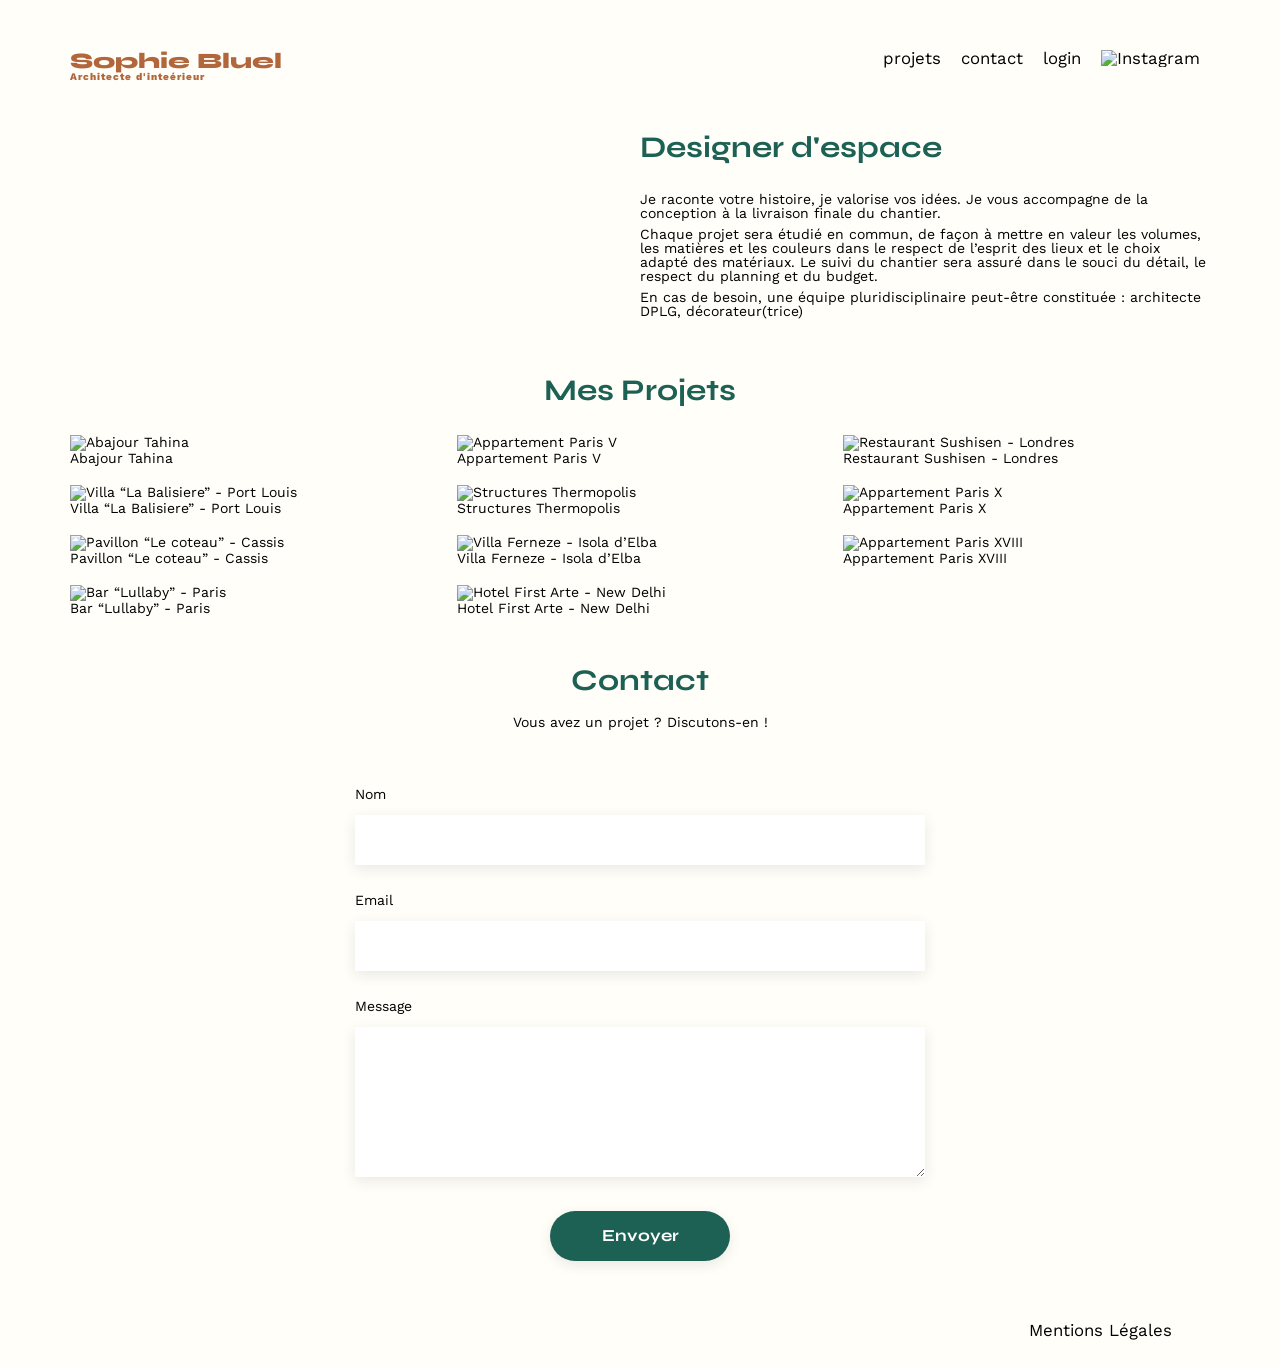
==== FrontEnd/index.html @ f2573dc2 "Start SCSS Add Categories with js Add Categories style" ====
<!DOCTYPE html>
<html lang="fr">
<head>
	<meta charset="UTF-8">
	<title>Sophie Bluel - Architecte d'intérieur</title>
	<meta name="viewport" content="width=device-width, initial-scale=1.0">
	<link rel="preconnect" href="https://fonts.googleapis.com">
	<link rel="preconnect" href="https://fonts.gstatic.com" crossorigin>
	<link href="https://fonts.googleapis.com/css2?family=Syne:wght@700;800&family=Work+Sans&display=swap" rel="stylesheet">
	<meta name="description" content="">
	<link rel="stylesheet" href="./css/style.css">
</head>
<body>
<header>
	<h1>Sophie Bluel <span>Architecte d'inteérieur</span></h1>
	<nav>
		<ul>
			<li>projets</li>
			<li>contact</li>
			<li>login</li>
			<li><img src="./assets/icons/instagram.png" alt="Instagram"></li>
		</ul>
	</nav>
</header>
<main>
	<section id="introduction">
		<figure>
			<img src="./assets/images/sophie-bluel.png" alt="">
		</figure>
		<article>
			<h2>Designer d'espace</h2>
			<p>Je raconte votre histoire, je valorise vos idées. Je vous accompagne de la conception à la livraison finale du chantier.</p>
			<p>Chaque projet sera étudié en commun, de façon à mettre en valeur les volumes, les matières et les couleurs dans le respect de l’esprit des lieux et le choix adapté des matériaux. Le suivi du chantier sera assuré dans le souci du détail, le respect du planning et du budget.</p>
			<p>En cas de besoin, une équipe pluridisciplinaire peut-être constituée : architecte DPLG, décorateur(trice)</p>
		</article>
	</section>
	<section id="portfolio">
		<h2>Mes Projets</h2>
		<div id="gallery_filter"></div>
		<div class="gallery">
			<figure>
				<img src="assets/images/abajour-tahina.png" alt="Abajour Tahina">
				<figcaption>Abajour Tahina</figcaption>
			</figure>
			<figure>
				<img src="assets/images/appartement-paris-v.png" alt="Appartement Paris V">
				<figcaption>Appartement Paris V</figcaption>
			</figure>
			<figure>
				<img src="assets/images/restaurant-sushisen-londres.png" alt="Restaurant Sushisen - Londres">
				<figcaption>Restaurant Sushisen - Londres</figcaption>
			</figure>
			<figure>
				<img src="assets/images/la-balisiere.png" alt="Villa “La Balisiere” - Port Louis">
				<figcaption>Villa “La Balisiere” - Port Louis</figcaption>
			</figure>
			<figure>
				<img src="assets/images/structures-thermopolis.png" alt="Structures Thermopolis">
				<figcaption>Structures Thermopolis</figcaption>
			</figure>
			<figure>
				<img src="assets/images/appartement-paris-x.png" alt="Appartement Paris X">
				<figcaption>Appartement Paris X</figcaption>
			</figure>
			<figure>
				<img src="assets/images/le-coteau-cassis.png" alt="Pavillon “Le coteau” - Cassis">
				<figcaption>Pavillon “Le coteau” - Cassis</figcaption>
			</figure>
			<figure>
				<img src="assets/images/villa-ferneze.png" alt="Villa Ferneze - Isola d’Elba">
				<figcaption>Villa Ferneze - Isola d’Elba</figcaption>
			</figure>
			<figure>
				<img src="assets/images/appartement-paris-xviii.png" alt="Appartement Paris XVIII">
				<figcaption>Appartement Paris XVIII</figcaption>
			</figure>
			<figure>
				<img src="assets/images/bar-lullaby-paris.png" alt="Bar “Lullaby” - Paris">
				<figcaption>Bar “Lullaby” - Paris</figcaption>
			</figure>
			<figure>
				<img src="assets/images/hotel-first-arte-new-delhi.png" alt="Hotel First Arte - New Delhi">
				<figcaption>Hotel First Arte - New Delhi</figcaption>
			</figure>
		</div>
	</section>
	<section id="contact">
		<h2>Contact</h2>
		<p>Vous avez un projet ? Discutons-en !</p>
		<form action="#" method="post">
			<label for="name">Nom</label>
			<input type="text" name="name" id="name">
			<label for="email">Email</label>
			<input type="email" name="email" id="email">
			<label for="message">Message</label>
			<textarea name="message" id="message" cols="30" rows="10"></textarea>
			<input type="submit" value="Envoyer">
		</form>
	</section>
</main>

<footer>
	<nav>
		<ul>
			<li>Mentions Légales</li>
		</ul>
	</nav>
</footer>
<script src="./assets/app.js"></script>
</body>
</html>
---- FrontEnd/css/style.css ----
/*! minireset.css v0.0.6 | MIT License | github.com/jgthms/minireset.css */
html, body, p, ol, ul, li, dl, dt, dd, blockquote, figure, fieldset, legend, textarea, pre, iframe, hr, h1, h2, h3, h4, h5, h6 {
  margin: 0;
  padding: 0;
}

h1, h2, h3, h4, h5, h6 {
  font-size: 100%;
  font-weight: normal;
}

ul {
  list-style: none;
}

button, input, select {
  margin: 0;
}

html {
  box-sizing: border-box;
}

*, *::before, *::after {
  box-sizing: inherit;
}

img, video {
  height: auto;
  max-width: 100%;
}

iframe {
  border: 0;
}

table {
  border-collapse: collapse;
  border-spacing: 0;
}

td, th {
  padding: 0;
} /* http://meyerweb.com/eric/tools/css/reset/
   v2.0 | 20110126
   License: none (public domain)
*/
html, body, div, span, applet, object, iframe,
h1, h2, h3, h4, h5, h6, p, blockquote, pre,
a, abbr, acronym, address, big, cite, code,
del, dfn, em, img, ins, kbd, q, s, samp,
small, strike, strong, sub, sup, tt, var,
b, u, i, center,
dl, dt, dd, ol, ul, li,
fieldset, form, label, legend,
table, caption, tbody, tfoot, thead, tr, th, td,
article, aside, canvas, details, embed,
figure, figcaption, footer, header, hgroup,
menu, nav, output, ruby, section, summary,
time, mark, audio, video {
  margin: 0;
  padding: 0;
  border: 0;
  font-size: 100%;
  font: inherit;
  vertical-align: baseline;
}

/* HTML5 display-role reset for older browsers */
article, aside, details, figcaption, figure,
footer, header, hgroup, menu, nav, section {
  display: block;
}

body {
  line-height: 1;
  background-color: #fffef8;
}

ol, ul {
  list-style: none;
}

blockquote, q {
  quotes: none;
}

blockquote:before, blockquote:after,
q:before, q:after {
  content: "";
  content: none;
}

table {
  border-collapse: collapse;
  border-spacing: 0;
}

/** end reset css**/
body {
  max-width: 1140px;
  margin: auto;
  font-family: "Work Sans";
  font-size: 14px;
}

header {
  display: flex;
  justify-content: space-between;
  margin: 50px 0;
}

section {
  margin: 50px 0;
}

h1 {
  display: flex;
  flex-direction: column;
  font-family: "Syne";
  font-size: 22px;
  font-weight: 800;
  color: #B1663C;
}

h1 > span {
  font-family: "Work Sans";
  font-size: 10px;
  letter-spacing: 0.1em;
}

h2 {
  font-family: "Syne";
  font-weight: 700;
  font-size: 30px;
  color: #1D6154;
}

nav ul {
  display: flex;
  align-items: center;
  list-style-type: none;
}

nav li {
  padding: 0 10px;
  font-size: 1.2em;
}

li:hover {
  color: #B1663C;
}

#introduction {
  display: flex;
  align-items: center;
}

#introduction figure {
  flex: 1;
}

#introduction img {
  display: block;
  margin: auto;
  width: 80%;
}

#introduction article {
  flex: 1;
}

#introduction h2 {
  margin-bottom: 1em;
}

#introduction p {
  margin-bottom: 0.5em;
}

#portfolio h2 {
  text-align: center;
  margin-bottom: 1em;
}

.gallery {
  width: 100%;
  display: grid;
  grid-template-columns: 1fr 1fr 1fr;
  grid-column-gap: 20px;
  grid-row-gap: 20px;
}

.gallery img {
  width: 100%;
}

#contact {
  width: 50%;
  margin: auto;
}

#contact > * {
  text-align: center;
}

#contact h2 {
  margin-bottom: 20px;
}

#contact form {
  text-align: left;
  margin-top: 30px;
  display: flex;
  flex-direction: column;
}

#contact input {
  height: 50px;
  font-size: 1.2em;
  border: none;
  box-shadow: 0px 4px 14px rgba(0, 0, 0, 0.09);
}

#contact label {
  margin: 2em 0 1em 0;
}

#contact textarea {
  border: none;
  box-shadow: 0px 4px 14px rgba(0, 0, 0, 0.09);
}

input[type=submit] {
  font-family: "Syne";
  font-weight: 700;
  color: white;
  background-color: #1D6154;
  margin: 2em auto;
  width: 180px;
  text-align: center;
  border-radius: 60px;
}

footer nav ul {
  display: flex;
  justify-content: flex-end;
  margin: 2em;
}

#gallery_filter {
  display: flex;
  flex-direction: row;
  justify-content: center;
}

.category__filter {
  padding: 5px;
  margin: 5px;
  color: #1d6154;
  border: 1px solid #1d6154;
  border-radius: 15px;
  font-family: "Syne";
  font-style: normal;
  font-weight: 700;
  font-size: 16px;
  line-height: 19px;
  text-align: center;
}
.category__filter:hover {
  color: white;
  background-color: #1d6154;
  cursor: pointer;
}

/*# sourceMappingURL=style.css.map */
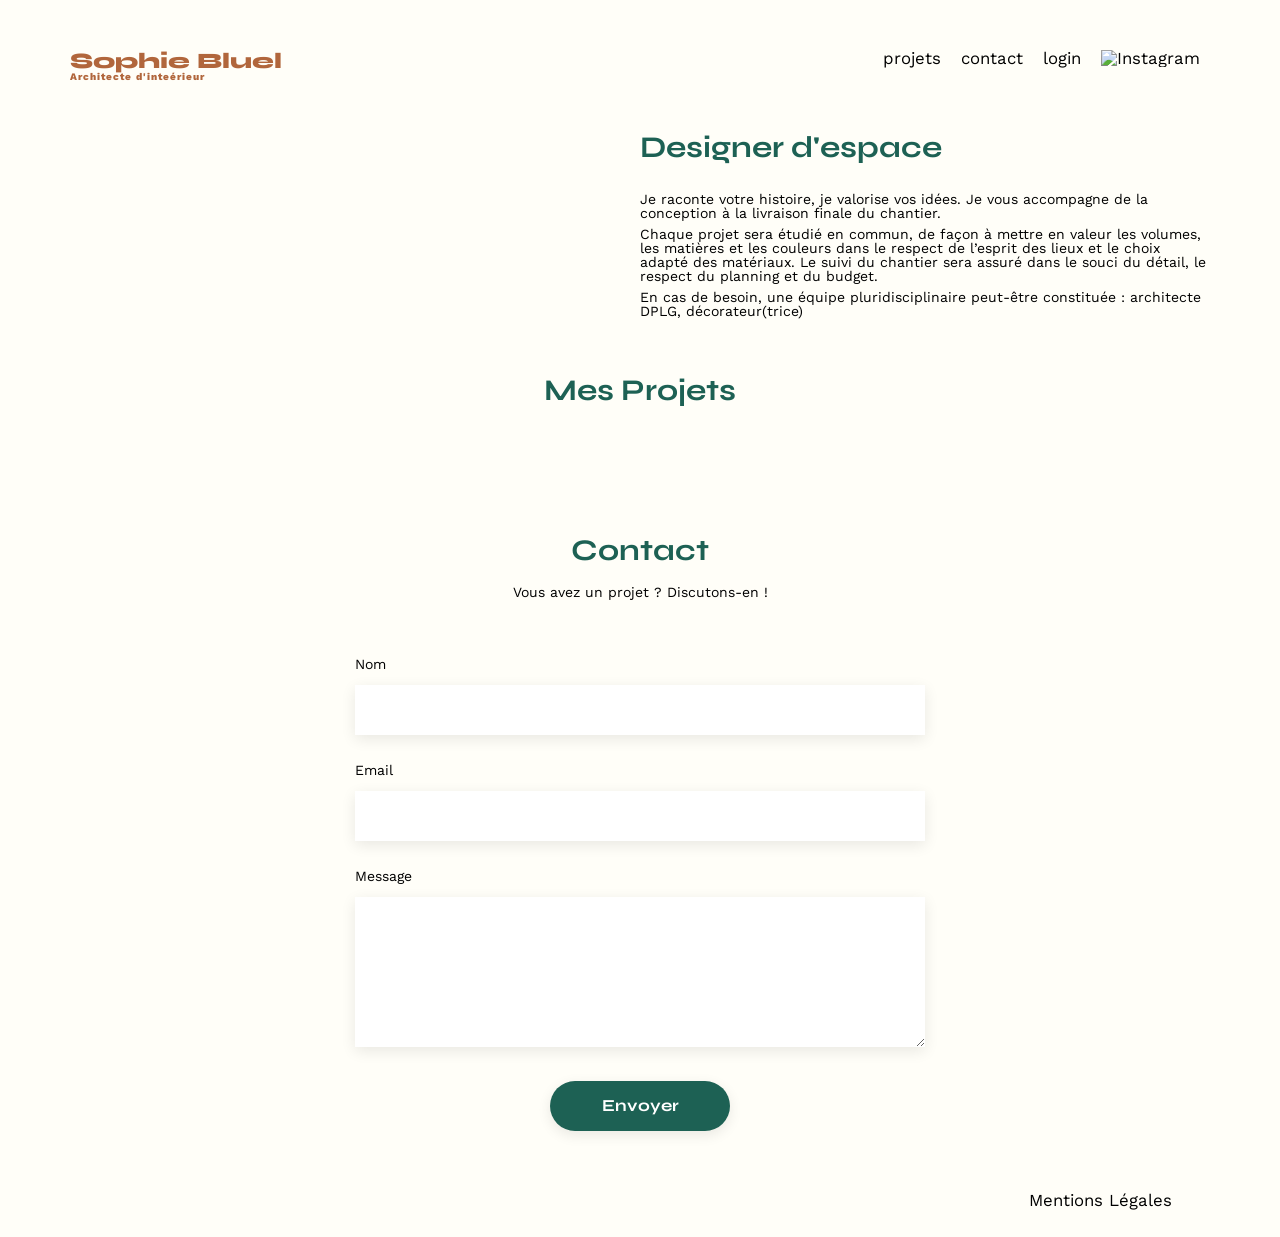
==== commit daf3995d: "JS CategoriesFilter and generate content Add btn filter for categories Add content from api" ====
--- a/FrontEnd/index.html
+++ b/FrontEnd/index.html
@@ -12,12 +12,14 @@
 </head>
 <body>
 <header>
+	<a href="./index.html">
 	<h1>Sophie Bluel <span>Architecte d'inteérieur</span></h1>
-	<nav>
+	</a>
+	<nav class="nav">
 		<ul>
 			<li>projets</li>
 			<li>contact</li>
-			<li>login</li>
+			<li><a href="./login.html">login</a></li>
 			<li><img src="./assets/icons/instagram.png" alt="Instagram"></li>
 		</ul>
 	</nav>
@@ -36,52 +38,10 @@
 	</section>
 	<section id="portfolio">
 		<h2>Mes Projets</h2>
-		<div id="gallery_filter"></div>
+			<ul id="gallery_filter"></ul>
+		
 		<div class="gallery">
-			<figure>
-				<img src="assets/images/abajour-tahina.png" alt="Abajour Tahina">
-				<figcaption>Abajour Tahina</figcaption>
-			</figure>
-			<figure>
-				<img src="assets/images/appartement-paris-v.png" alt="Appartement Paris V">
-				<figcaption>Appartement Paris V</figcaption>
-			</figure>
-			<figure>
-				<img src="assets/images/restaurant-sushisen-londres.png" alt="Restaurant Sushisen - Londres">
-				<figcaption>Restaurant Sushisen - Londres</figcaption>
-			</figure>
-			<figure>
-				<img src="assets/images/la-balisiere.png" alt="Villa “La Balisiere” - Port Louis">
-				<figcaption>Villa “La Balisiere” - Port Louis</figcaption>
-			</figure>
-			<figure>
-				<img src="assets/images/structures-thermopolis.png" alt="Structures Thermopolis">
-				<figcaption>Structures Thermopolis</figcaption>
-			</figure>
-			<figure>
-				<img src="assets/images/appartement-paris-x.png" alt="Appartement Paris X">
-				<figcaption>Appartement Paris X</figcaption>
-			</figure>
-			<figure>
-				<img src="assets/images/le-coteau-cassis.png" alt="Pavillon “Le coteau” - Cassis">
-				<figcaption>Pavillon “Le coteau” - Cassis</figcaption>
-			</figure>
-			<figure>
-				<img src="assets/images/villa-ferneze.png" alt="Villa Ferneze - Isola d’Elba">
-				<figcaption>Villa Ferneze - Isola d’Elba</figcaption>
-			</figure>
-			<figure>
-				<img src="assets/images/appartement-paris-xviii.png" alt="Appartement Paris XVIII">
-				<figcaption>Appartement Paris XVIII</figcaption>
-			</figure>
-			<figure>
-				<img src="assets/images/bar-lullaby-paris.png" alt="Bar “Lullaby” - Paris">
-				<figcaption>Bar “Lullaby” - Paris</figcaption>
-			</figure>
-			<figure>
-				<img src="assets/images/hotel-first-arte-new-delhi.png" alt="Hotel First Arte - New Delhi">
-				<figcaption>Hotel First Arte - New Delhi</figcaption>
-			</figure>
+			
 		</div>
 	</section>
 	<section id="contact">
--- a/FrontEnd/css/style.css
+++ b/FrontEnd/css/style.css
@@ -147,6 +147,11 @@
   font-size: 1.2em;
 }
 
+a {
+  text-decoration: none;
+  color: black;
+}
+
 li:hover {
   color: #B1663C;
 }
@@ -252,10 +257,11 @@
   display: flex;
   flex-direction: row;
   justify-content: center;
+  margin-bottom: 50px;
 }
 
 .category__filter {
-  padding: 5px;
+  padding: 5px 15px;
   margin: 5px;
   color: #1d6154;
   border: 1px solid #1d6154;
@@ -267,10 +273,64 @@
   line-height: 19px;
   text-align: center;
 }
-.category__filter:hover {
+.category__filter--active, .category__filter:hover {
   color: white;
   background-color: #1d6154;
   cursor: pointer;
 }
 
+.nav__active {
+  font-family: "Work Sans";
+  font-style: normal;
+  font-weight: 600;
+  font-size: 16px;
+  line-height: 19px;
+}
+
+.display__none {
+  display: none;
+}
+
+.login {
+  display: flex;
+  flex-direction: column;
+  max-width: 360px;
+  margin: auto;
+  text-align: center;
+}
+.login input {
+  padding: 10px;
+  margin-bottom: 5px;
+}
+.login input:focus {
+  outline: none;
+}
+.login label {
+  text-align: left;
+  font-family: "Work Sans";
+  font-style: normal;
+  font-weight: 500;
+  font-size: 14px;
+  line-height: 16px;
+  margin-bottom: 5px;
+}
+.login span {
+  font-family: "Syne";
+  font-style: normal;
+  font-weight: 700;
+  font-size: 30px;
+  line-height: 36px;
+  color: #1d6154;
+  margin-bottom: 10px;
+}
+.login__btn__submit {
+  background-color: #1d6154;
+  border: 0;
+}
+.login__input {
+  border-style: none;
+  box-shadow: 0px 4px 14px rgba(0, 0, 0, 0.09);
+  background-color: white;
+}
+
 /*# sourceMappingURL=style.css.map */
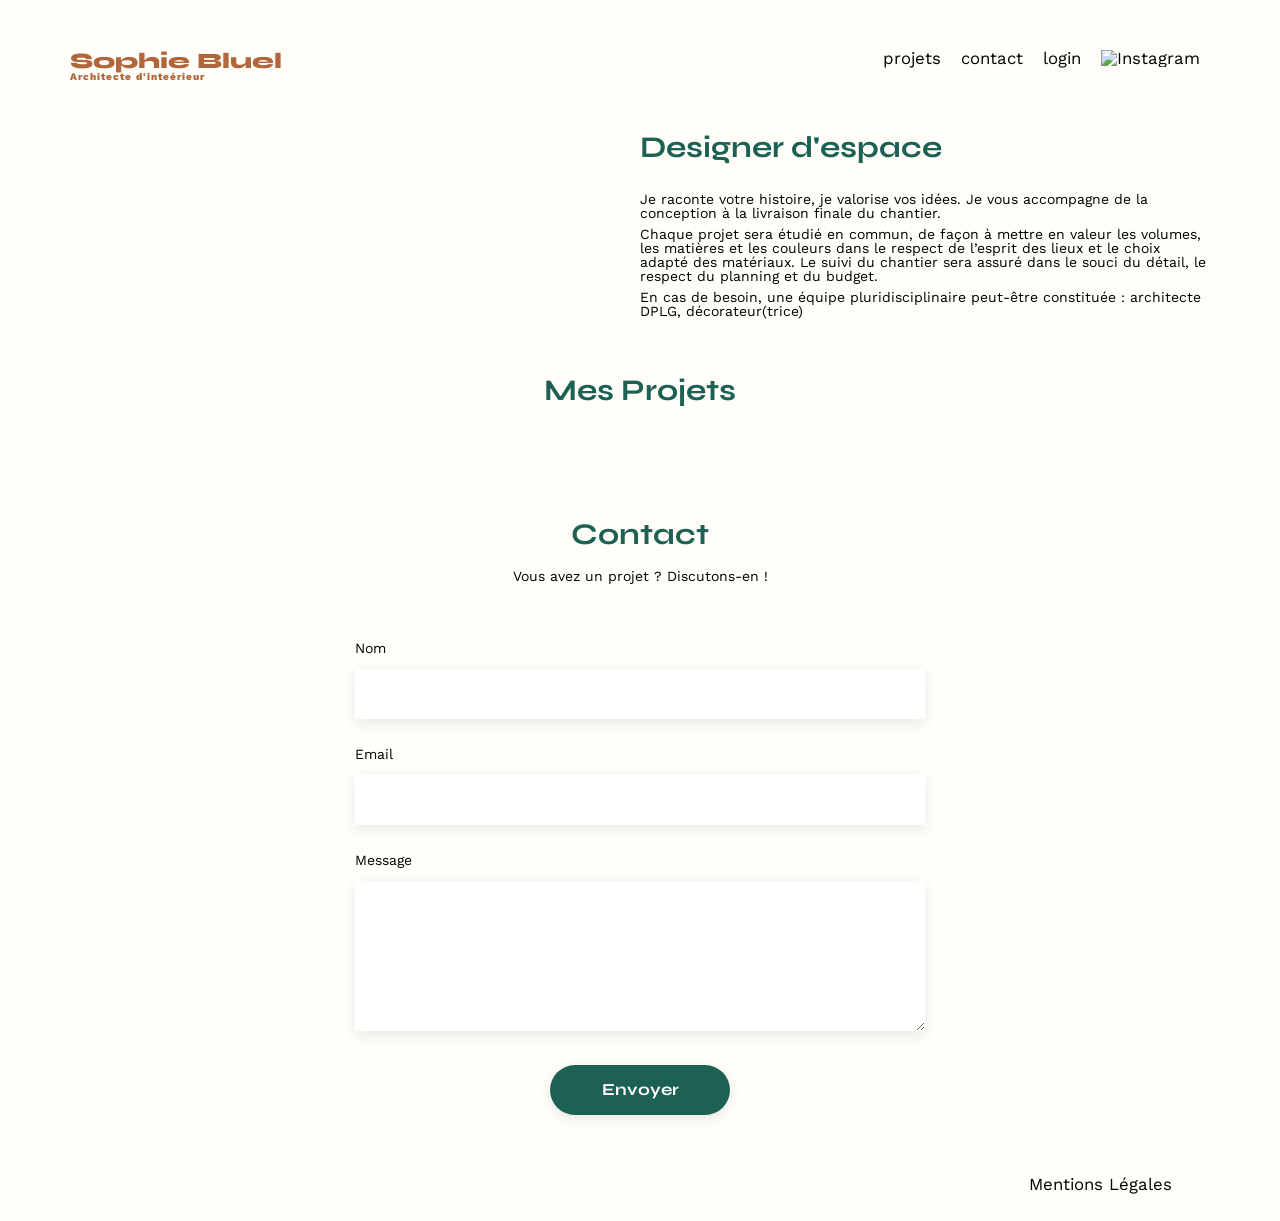
==== commit cdc76420: "Update npm / JS" ====
--- a/FrontEnd/index.html
+++ b/FrontEnd/index.html
@@ -7,10 +7,12 @@
 	<link rel="preconnect" href="https://fonts.googleapis.com">
 	<link rel="preconnect" href="https://fonts.gstatic.com" crossorigin>
 	<link href="https://fonts.googleapis.com/css2?family=Syne:wght@700;800&family=Work+Sans&display=swap" rel="stylesheet">
+	<script src="https://kit.fontawesome.com/abb5f49da8.js" crossorigin="anonymous"></script>
 	<meta name="description" content="">
 	<link rel="stylesheet" href="./css/style.css">
 </head>
 <body>
+<div class="container">
 <header>
 	<a href="./index.html">
 	<h1>Sophie Bluel <span>Architecte d'inteérieur</span></h1>
@@ -19,12 +21,13 @@
 		<ul>
 			<li>projets</li>
 			<li>contact</li>
-			<li><a href="./login.html">login</a></li>
+			<li><a id="btnLogin" href="./login.html">login</a></li>
 			<li><img src="./assets/icons/instagram.png" alt="Instagram"></li>
 		</ul>
 	</nav>
 </header>
 <main>
+	
 	<section id="introduction">
 		<figure>
 			<img src="./assets/images/sophie-bluel.png" alt="">
@@ -37,12 +40,25 @@
 		</article>
 	</section>
 	<section id="portfolio">
-		<h2>Mes Projets</h2>
-			<ul id="gallery_filter"></ul>
+		<div class="portfolio__title"><h2>Mes Projets</h2></div>
 		
-		<div class="gallery">
-			
-		</div>
+		<ul id="gallery_filter"></ul>
+		<div id="portfolioModal" class="portfolio__modal">
+			<div class="portfolio__modal__content">
+			  <span class="portfolio__modal__close">&times;</span>
+			  <div class="portfolio__modal__modify">
+				<h2>Galerie photo</h2>
+				<div class="portfolio__modal__galleries"></div>
+				<div class="portfolio__modal__btn">
+					<button>Ajouter une photo</button>
+					<a href="">Supprimer la galerie</a>
+				</div>
+			  </div>
+			  
+			</div>
+		  
+		  </div>
+		<div class="gallery"></div>
 	</section>
 	<section id="contact">
 		<h2>Contact</h2>
@@ -66,6 +82,7 @@
 		</ul>
 	</nav>
 </footer>
+</div>
 <script src="./assets/app.js"></script>
 </body>
 </html>
--- a/FrontEnd/css/style.css
+++ b/FrontEnd/css/style.css
@@ -98,10 +98,13 @@
 
 /** end reset css**/
 body {
+  font-family: "Work Sans";
+  font-size: 14px;
+}
+
+.container {
   max-width: 1140px;
   margin: auto;
-  font-family: "Work Sans";
-  font-size: 14px;
 }
 
 header {
@@ -150,6 +153,7 @@
 a {
   text-decoration: none;
   color: black;
+  cursor: pointer;
 }
 
 li:hover {
@@ -181,11 +185,6 @@
 
 #introduction p {
   margin-bottom: 0.5em;
-}
-
-#portfolio h2 {
-  text-align: center;
-  margin-bottom: 1em;
 }
 
 .gallery {
@@ -287,8 +286,181 @@
   line-height: 19px;
 }
 
+.admin__nav {
+  position: sticky;
+  top: 0;
+  margin: 0;
+}
+.admin__nav--connected {
+  background-color: black;
+  width: 100%;
+  height: 59px;
+  display: flex;
+  flex-direction: row;
+  justify-content: center;
+}
+.admin__nav--connected li {
+  cursor: pointer;
+  color: white;
+  font-family: "Work Sans";
+  font-style: normal;
+  font-weight: 400;
+  font-size: 16px;
+  line-height: 19px;
+  padding: 10px;
+  border-radius: 15px;
+}
+.admin__nav--connected li:hover {
+  color: black;
+  background-color: white;
+}
+
+.portfolio__modal {
+  display: none; /* Hidden by default */
+  position: fixed; /* Stay in place */
+  z-index: 1; /* Sit on top */
+  left: 0;
+  top: 0;
+  width: 100%; /* Full width */
+  height: 100%; /* Full height */
+  overflow: auto; /* Enable scroll if needed */
+  background-color: rgb(0, 0, 0); /* Fallback color */
+  background-color: rgba(0, 0, 0, 0.4); /* Black w/ opacity */
+}
+.portfolio__modal button {
+  font-family: "Syne";
+  font-weight: 700;
+  color: white;
+  background-color: #1D6154;
+  margin: 23px 0;
+  width: 180px;
+  text-align: center;
+  border-radius: 60px;
+  height: 36px;
+}
+.portfolio__modal span {
+  right: 0;
+  top: 0;
+  position: absolute;
+  margin: 20px;
+}
+.portfolio__modal a {
+  font-family: "Syne";
+  font-style: normal;
+  font-weight: 400;
+  font-size: 14px;
+  line-height: 17px;
+  text-align: center;
+  color: #D65353;
+}
+.portfolio__modal__content {
+  position: relative;
+  display: flex;
+  flex-direction: column;
+  background-color: #fefefe;
+  margin: 15% auto; /* 15% from the top and centered */
+  padding: 60px;
+  border: 1px solid #888;
+  width: 80%;
+  border-radius: 10px;
+  height: 730px;
+  width: 630px;
+}
+.portfolio__modal__modify {
+  display: flex;
+  flex-direction: column;
+  align-items: center;
+}
+.portfolio__modal__modify h2 {
+  font-family: "Work Sans";
+  font-style: normal;
+  font-weight: 400;
+  font-size: 26px;
+  line-height: 30px;
+  text-align: center;
+  color: #000000;
+}
+.portfolio__modal__close {
+  color: #aaa;
+  float: right;
+  font-size: 28px;
+  font-weight: bold;
+}
+.portfolio__modal__close:hover, .portfolio__modal__close:focus {
+  color: black;
+  text-decoration: none;
+  cursor: pointer;
+}
+.portfolio__modal__galleries {
+  display: flex;
+  flex-direction: row;
+  flex-wrap: wrap;
+  margin: auto;
+}
+.portfolio__modal__galleries a {
+  font-family: "Work Sans";
+  font-style: normal;
+  font-weight: 400;
+  font-size: 12px;
+  line-height: 14px;
+  text-align: center;
+  color: #000000;
+  margin-left: 10px;
+}
+.portfolio__modal__galleries::after {
+  content: "";
+  height: 2px;
+  width: 100%;
+  background: #000;
+  top: 0;
+  left: 0;
+}
+.portfolio__modal__gallery__image {
+  position: relative;
+  margin: 10px;
+}
+.portfolio__modal__gallery__image img {
+  max-width: 80px;
+}
+.portfolio__modal__gallery__image i {
+  float: right;
+  right: 0;
+  top: 0;
+  color: white;
+  background-color: black;
+  padding: 3px;
+  border-radius: 3px;
+  margin: 3px;
+}
+.portfolio__modal__gallery__icons {
+  position: absolute;
+  right: 0;
+}
+.portfolio__modal__btn {
+  display: flex;
+  flex-direction: column;
+}
+
 .display__none {
   display: none;
+}
+
+.nav li {
+  cursor: pointer;
+}
+
+.portfolio__title {
+  display: flex;
+  justify-content: center;
+  text-align: center;
+  margin-bottom: 1em;
+  align-items: center;
+}
+.portfolio__title i {
+  margin-left: 15px;
+}
+.portfolio__title span {
+  cursor: pointer;
 }
 
 .login {
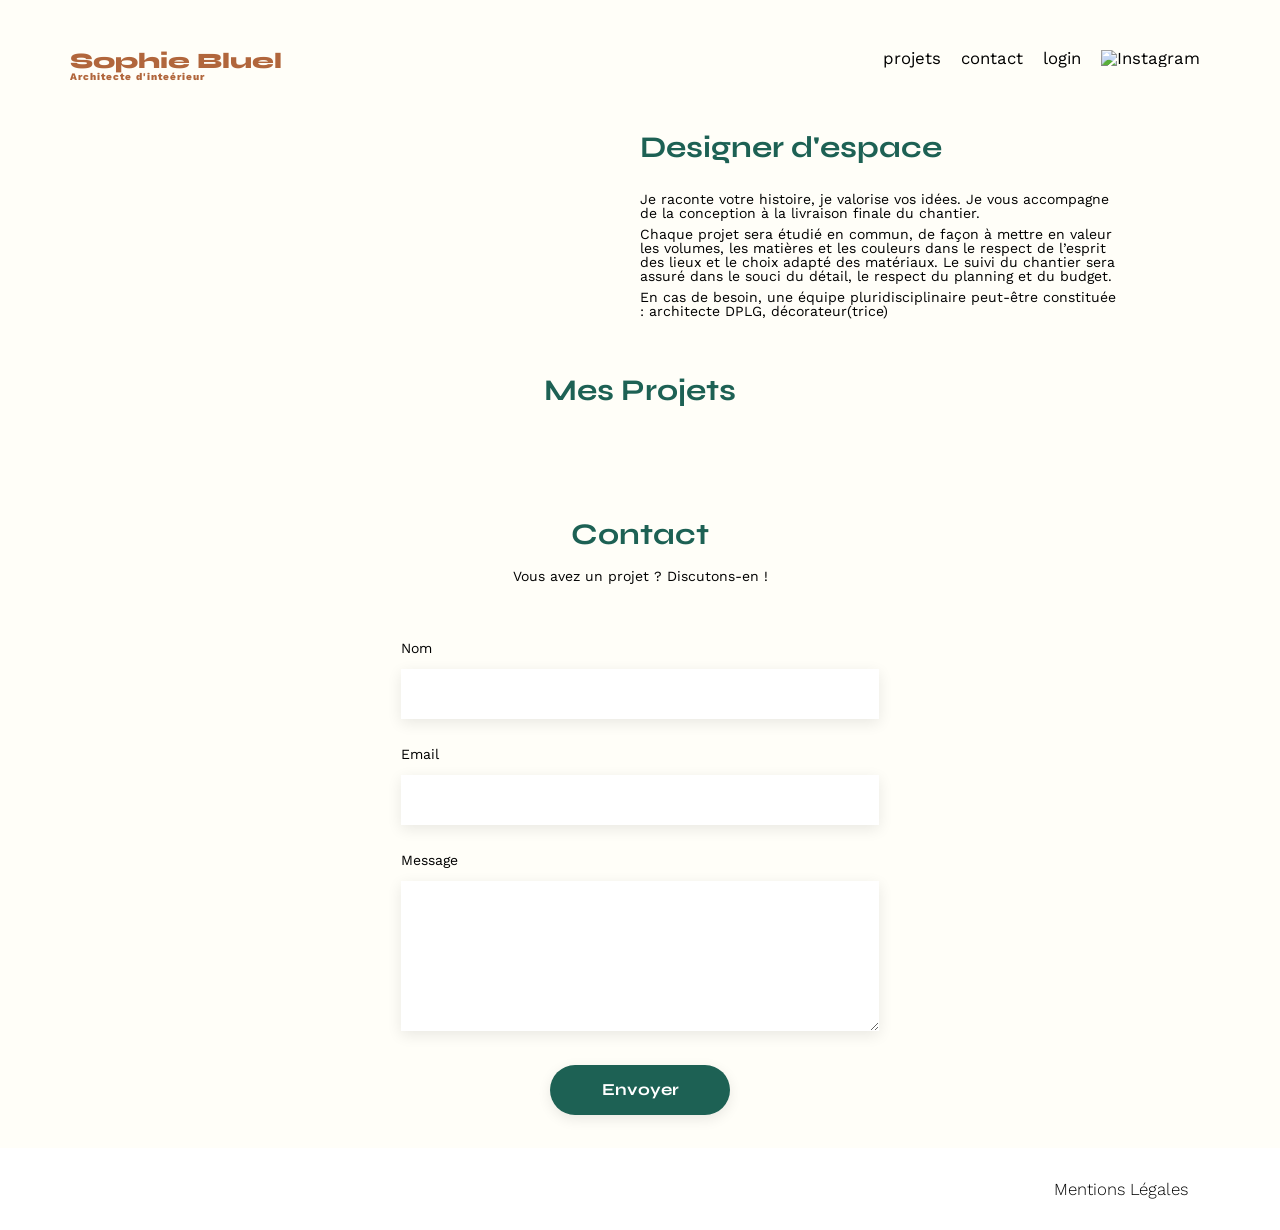
==== commit 4d8fdcbf: "add modify link" ====
--- a/FrontEnd/index.html
+++ b/FrontEnd/index.html
@@ -31,8 +31,17 @@
 	<section id="introduction">
 		<figure>
 			<img src="./assets/images/sophie-bluel.png" alt="">
+			<div class="admin__modify__link">
+				<i class="fa-solid fa-pen-to-square"></i>
+				<span>Modifier</span>
+			</div>
 		</figure>
+
 		<article>
+			<div class="admin__modify__link">
+				<i class="fa-solid fa-pen-to-square"></i>
+				<span>Modifier</span>
+			</div>
 			<h2>Designer d'espace</h2>
 			<p>Je raconte votre histoire, je valorise vos idées. Je vous accompagne de la conception à la livraison finale du chantier.</p>
 			<p>Chaque projet sera étudié en commun, de façon à mettre en valeur les volumes, les matières et les couleurs dans le respect de l’esprit des lieux et le choix adapté des matériaux. Le suivi du chantier sera assuré dans le souci du détail, le respect du planning et du budget.</p>
@@ -43,24 +52,16 @@
 		<div class="portfolio__title"><h2>Mes Projets</h2></div>
 		
 		<ul id="gallery_filter"></ul>
-		<div id="portfolioModal" class="portfolio__modal">
-			<div class="portfolio__modal__content">
-			  <span class="portfolio__modal__close">&times;</span>
-			  <div class="portfolio__modal__modify">
-				<h2>Galerie photo</h2>
-				<div class="portfolio__modal__galleries"></div>
-				<div class="portfolio__modal__btn">
-					<button>Ajouter une photo</button>
-					<a href="">Supprimer la galerie</a>
-				</div>
-			  </div>
-			  
+		<div id="Modal" class="modal">
+			<div class="modal__container">
+			  <span class="modal__close">&times;</span>
+			  <div class="modal__content"></div>
 			</div>
 		  
 		  </div>
 		<div class="gallery"></div>
 	</section>
-	<section id="contact">
+	<section id="contact"> 
 		<h2>Contact</h2>
 		<p>Vous avez un projet ? Discutons-en !</p>
 		<form action="#" method="post">
@@ -74,7 +75,7 @@
 		</form>
 	</section>
 </main>
-
+</div>
 <footer>
 	<nav>
 		<ul>
@@ -82,7 +83,8 @@
 		</ul>
 	</nav>
 </footer>
-</div>
-<script src="./assets/app.js"></script>
+
+<script src="./js/frontend.js"></script>
+<script type="module" src="./js/backend.js"></script>
 </body>
 </html>
--- a/FrontEnd/css/style.css
+++ b/FrontEnd/css/style.css
@@ -171,8 +171,7 @@
 
 #introduction img {
   display: block;
-  margin: auto;
-  width: 80%;
+  width: 90%;
 }
 
 #introduction article {
@@ -197,6 +196,9 @@
 
 .gallery img {
   width: 100%;
+  max-width: 330px;
+  max-height: 440px;
+  object-fit: cover;
 }
 
 #contact {
@@ -291,6 +293,9 @@
   top: 0;
   margin: 0;
 }
+.admin__nav > ul > li:hover {
+  color: white;
+}
 .admin__nav--connected {
   background-color: black;
   width: 100%;
@@ -298,10 +303,9 @@
   display: flex;
   flex-direction: row;
   justify-content: center;
+  color: white;
 }
 .admin__nav--connected li {
-  cursor: pointer;
-  color: white;
   font-family: "Work Sans";
   font-style: normal;
   font-weight: 400;
@@ -310,12 +314,20 @@
   padding: 10px;
   border-radius: 15px;
 }
-.admin__nav--connected li:hover {
+.admin__modify__link {
+  display: none;
+  margin: 10px 0;
+}
+
+.btn {
+  cursor: pointer;
+}
+.btn__publish {
   color: black;
   background-color: white;
 }
 
-.portfolio__modal {
+.modal {
   display: none; /* Hidden by default */
   position: fixed; /* Stay in place */
   z-index: 1; /* Sit on top */
@@ -327,24 +339,19 @@
   background-color: rgb(0, 0, 0); /* Fallback color */
   background-color: rgba(0, 0, 0, 0.4); /* Black w/ opacity */
 }
-.portfolio__modal button {
+.modal button, .modal input[type=submit] {
   font-family: "Syne";
   font-weight: 700;
   color: white;
   background-color: #1D6154;
+  border: none;
   margin: 23px 0;
   width: 180px;
   text-align: center;
   border-radius: 60px;
   height: 36px;
 }
-.portfolio__modal span {
-  right: 0;
-  top: 0;
-  position: absolute;
-  margin: 20px;
-}
-.portfolio__modal a {
+.modal a {
   font-family: "Syne";
   font-style: normal;
   font-weight: 400;
@@ -353,7 +360,7 @@
   text-align: center;
   color: #D65353;
 }
-.portfolio__modal__content {
+.modal__container {
   position: relative;
   display: flex;
   flex-direction: column;
@@ -363,15 +370,15 @@
   border: 1px solid #888;
   width: 80%;
   border-radius: 10px;
-  height: 730px;
+  height: auto;
   width: 630px;
 }
-.portfolio__modal__modify {
+.modal__content {
   display: flex;
   flex-direction: column;
   align-items: center;
 }
-.portfolio__modal__modify h2 {
+.modal__content h2 {
   font-family: "Work Sans";
   font-style: normal;
   font-weight: 400;
@@ -379,25 +386,30 @@
   line-height: 30px;
   text-align: center;
   color: #000000;
-}
-.portfolio__modal__close {
-  color: #aaa;
+  margin-bottom: 36px;
+}
+.modal__close {
+  color: #000;
   float: right;
   font-size: 28px;
   font-weight: bold;
-}
-.portfolio__modal__close:hover, .portfolio__modal__close:focus {
+  right: 0;
+  top: 0;
+  position: absolute;
+  margin: 20px;
+}
+.modal__close:hover, .modal__close:focus {
   color: black;
   text-decoration: none;
   cursor: pointer;
 }
-.portfolio__modal__galleries {
+.modal__galleries {
   display: flex;
   flex-direction: row;
   flex-wrap: wrap;
   margin: auto;
 }
-.portfolio__modal__galleries a {
+.modal__galleries a {
   font-family: "Work Sans";
   font-style: normal;
   font-weight: 400;
@@ -407,22 +419,16 @@
   color: #000000;
   margin-left: 10px;
 }
-.portfolio__modal__galleries::after {
-  content: "";
-  height: 2px;
-  width: 100%;
-  background: #000;
-  top: 0;
-  left: 0;
-}
-.portfolio__modal__gallery__image {
+.modal__gallery__image {
   position: relative;
   margin: 10px;
 }
-.portfolio__modal__gallery__image img {
+.modal__gallery__image img {
   max-width: 80px;
-}
-.portfolio__modal__gallery__image i {
+  max-height: 106px;
+  object-fit: cover;
+}
+.modal__gallery__image i {
   float: right;
   right: 0;
   top: 0;
@@ -431,14 +437,138 @@
   padding: 3px;
   border-radius: 3px;
   margin: 3px;
-}
-.portfolio__modal__gallery__icons {
+  cursor: pointer;
+}
+.modal__gallery__icons {
   position: absolute;
   right: 0;
 }
-.portfolio__modal__btn {
-  display: flex;
-  flex-direction: column;
+.modal__btn {
+  margin-top: 36px;
+  display: flex;
+  flex-direction: column;
+  align-items: center;
+  cursor: pointer;
+  width: 100%;
+}
+.modal__btn::before {
+  content: "";
+  height: 2px;
+  width: 100%;
+  background: #B3B3B3;
+  top: 0;
+  left: 0;
+}
+.modal__galleries__add {
+  width: 420px;
+  height: 169px;
+  background-color: #E8F1F7;
+  border-radius: 3px;
+  display: flex;
+  flex-direction: column;
+  justify-content: center;
+  text-align: center;
+  align-items: center;
+}
+.modal__galleries__add span {
+  color: #444444;
+  margin-top: 7px;
+  font-family: "Work Sans";
+  font-style: normal;
+  font-weight: 400;
+  font-size: 10px;
+  line-height: 12px;
+}
+.modal__galleries__add i {
+  color: #B9C5CC;
+  font-size: 46px;
+  margin-bottom: 21px;
+}
+.modal__galleries__add label {
+  text-align: center;
+  line-height: 250%;
+}
+.modal__btn__input__picture {
+  display: none;
+}
+.modal__btn__label__picture {
+  background-color: #CBD6DC;
+  color: #306685;
+  font-family: "Work Sans";
+  font-style: normal;
+  font-weight: 500;
+  font-size: 14px;
+  line-height: 16px;
+  text-align: center;
+  border: none;
+  cursor: pointer;
+  height: 36px;
+  width: 176px;
+  text-align: center;
+  border-radius: 50px;
+}
+.modal__gallery__input__form {
+  display: flex;
+  justify-content: left;
+  flex-direction: column;
+  width: 420px;
+  margin-top: 30px;
+}
+.modal__gallery__input__form label {
+  margin: 10px 0;
+  font-family: "Work Sans";
+  font-style: normal;
+  font-weight: 500;
+  font-size: 14px;
+  line-height: 16px;
+  color: #3D3D3D;
+}
+.modal__gallery__input__form input {
+  height: 51px;
+  border: none;
+  box-shadow: 0px 4px 14px rgba(0, 0, 0, 0.09);
+  margin: 10px 0;
+  font-family: "Work Sans";
+  font-style: normal;
+  font-weight: 400;
+  font-size: 14px;
+  line-height: 16px;
+  color: #444444;
+}
+.modal__gallery__input__form input[type=text], .modal__gallery__input__form select {
+  color: #444444;
+  font-family: "Work Sans";
+  font-style: normal;
+  font-weight: 400;
+  font-size: 14px;
+  line-height: 16px;
+}
+.modal__gallery__input__form select {
+  height: 51px;
+  border: none;
+  box-shadow: 0px 4px 14px rgba(0, 0, 0, 0.09);
+  background-color: white;
+}
+.modal__arrow__left {
+  position: absolute;
+  top: 0;
+  left: 0;
+  color: #000;
+  font-size: 21px;
+  margin: 20px;
+  cursor: pointer;
+}
+.modal__galleries__preview {
+  display: none;
+  background-color: #E8F1F7;
+  border-radius: 3px;
+  width: 420px;
+  height: 169px;
+  text-align: center;
+}
+.modal__galleries__preview img {
+  max-width: 420px;
+  max-height: 169px;
 }
 
 .display__none {
@@ -461,6 +591,24 @@
 }
 .portfolio__title span {
   cursor: pointer;
+}
+
+main {
+  max-width: 955px;
+  margin: auto;
+}
+
+footer {
+  background-color: white;
+  padding: 5px 0px;
+}
+footer nav {
+  font-family: "Work Sans";
+  font-style: normal;
+  font-weight: 300;
+  font-size: 14px;
+  line-height: 16px;
+  max-width: 1226px;
 }
 
 .login {
